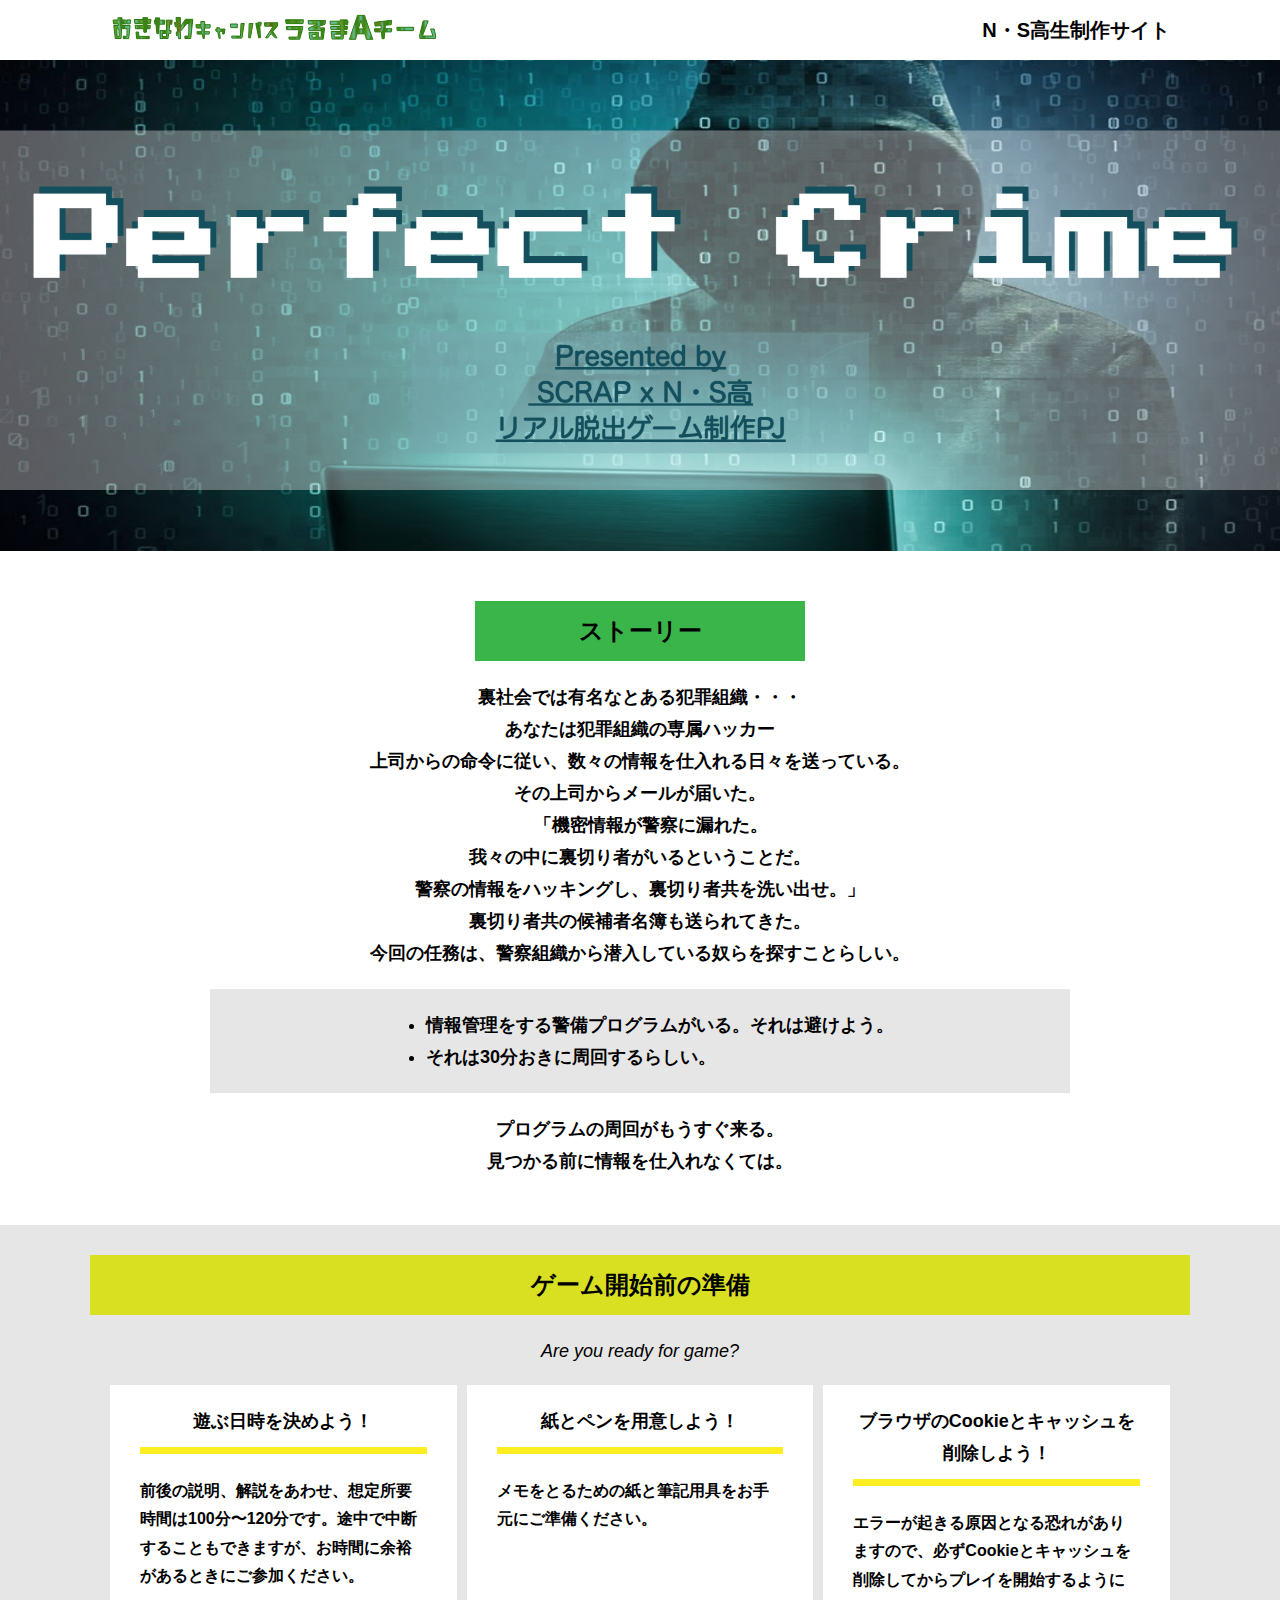
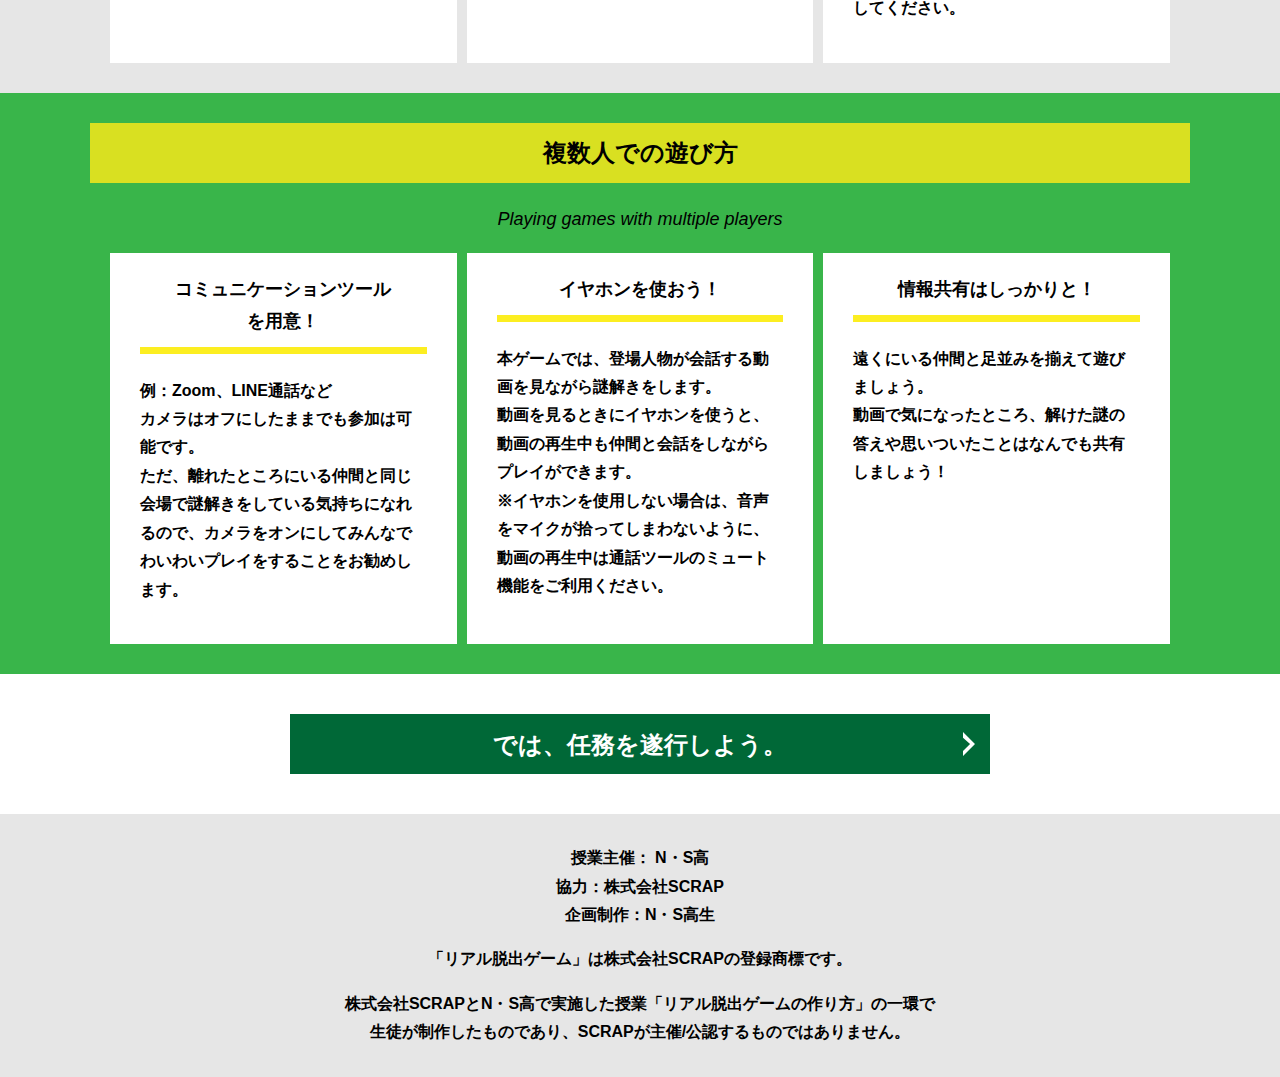
==== index.html @ ebe86713 "Update index.html" ====
<!DOCTYPE html>
<html lang="ja">
<head>
  <meta charset="UTF-8">
  <meta http-equiv="X-UA-Compatible" content="IE=edge">
  <meta name="viewport" content="width=device-width, initial-scale=1.0">
  <title>Perfect Crime │ Project N</title>
  <link rel="stylesheet" href="assets/css/normalize.css">
  <link rel="stylesheet" href="assets/css/style.css">
</head>
<body>
  <svg width="0" height="0" class="hidden">
    <symbol xmlns="http://www.w3.org/2000/svg" viewBox="0 0 12.47 24.94" id="arrow" class="arrow_svg">
      <title>arrow</title>
      <polygon points="0 24.94 0 19.66 7.35 12.47 0 5.92 0 0 12.47 12.47 0 24.94"/>
    </symbol>
  </svg>
  <header class="header">
    <div class="container">
      <div class="header__logo"><img src="assets/images/logo.svg" alt="チームロゴ"></div>
      <div class="header__name">N・S高生制作サイト</div>
    </div>
  </header>
  <main class="main index-page">
    <!-- タイトルエリア　ここから -->
    <h1 class="main-title"><img src="assets/images/Perfect Crime.png" alt="Presented by SCRAP×N・S高リアル脱出ゲーム制作PJ Perfect Crime"></h1>
    <!-- タイトルエリア　ここまで -->
    <section class="section section--story">
      <div class="container">
        <h2 class="section-title section-title--keycolor section-title--story">ストーリー</h2>
        <div class="story">
          <p class="text-center">裏社会では有名なとある犯罪組織・・・<br>
            あなたは犯罪組織の専属ハッカー<br>
            上司からの命令に従い、数々の情報を仕入れる日々を送っている。<br>
            その上司からメールが届いた。<br>
         　 「機密情報が警察に漏れた。<br>
            我々の中に裏切り者がいるということだ。<br>
            警察の情報をハッキングし、裏切り者共を洗い出せ。」<br>
            裏切り者共の候補者名簿も送られてきた。<br>
            今回の任務は、警察組織から潜入している奴らを探すことらしい。</p>
          <div class="story__note__outer bg-color--gray">
            <ul class="story__note">
              <li>情報管理をする警備プログラムがいる。それは避けよう。</li>
              <li>それは30分おきに周回するらしい。</li>
            </ul>
          </div>
          <p class="text-center">プログラムの周回がもうすぐ来る。<br>
            見つかる前に情報を仕入れなくては。</p>
        </div>
      </div>
    </section>
    <section class="section bg-color--gray">
      <div class="container">
        <h2 class="section-title">ゲーム開始前の準備</h2>
        <p class="font-eng text-center">Are you ready for game?</p>
        <!--
          class名"row"内のclass名"column"が横並びになります。
          改行する場合は以下のように追加してください。
          <div class="row">
            <div class="column">
              ～ 内容 ～
            </div>
          </div>
        -->
        <div class="row">
          <div class="column">
            <div class="card">
              <h3 class="card__title">遊ぶ日時を決めよう！</h3>
              <p class="card__content">前後の説明、解説をあわせ、想定所要時間は100分〜120分です。途中で中断することもできますが、お時間に余裕があるときにご参加ください。</p>
            </div>
          </div>
          <div class="column">
            <div class="card">
              <h3 class="card__title">紙とペンを用意しよう！</h3>
              <p class="card__content">メモをとるための紙と筆記用具をお手元にご準備ください。</p>
            </div>
          </div>
          <div class="column">
            <div class="card">
              <h3 class="card__title">ブラウザのCookieとキャッシュを<br>削除しよう！</h3>
              <p class="card__content">エラーが起きる原因となる恐れがありますので、必ずCookieとキャッシュを削除してからプレイを開始するようにしてください。</p>
            </div>
          </div>
        </div>
      </div>
    </section>
    <section class="section bg-color--keycolor">
      <div class="container">
        <h2 class="section-title">複数人での遊び方</h2>
        <p class="font-eng text-center">Playing games with multiple players</p>
        <div class="row">
          <div class="column">
            <div class="card">
              <h3 class="card__title">コミュニケーションツール<br>を用意！</h3>
              <p class="card__content">例：Zoom、LINE通話など<br>
                カメラはオフにしたままでも参加は可能です。<br>
                ただ、離れたところにいる仲間と同じ会場で謎解きをしている気持ちになれるので、カメラをオンにしてみんなでわいわいプレイをすることをお勧めします。</p>
            </div>
          </div>
          <div class="column">
            <div class="card">
              <h3 class="card__title">イヤホンを使おう！</h3>
              <p class="card__content">本ゲームでは、登場人物が会話する動画を見ながら謎解きをします。<br>
                動画を見るときにイヤホンを使うと、動画の再生中も仲間と会話をしながらプレイができます。<br>
                ※イヤホンを使用しない場合は、音声をマイクが拾ってしまわないように、動画の再生中は通話ツールのミュート機能をご利用ください。</p>
            </div>
          </div>
          <div class="column">
            <div class="card">
              <h3 class="card__title">情報共有はしっかりと！</h3>
              <p class="card__content">遠くにいる仲間と足並みを揃えて遊びましょう。<br>
                動画で気になったところ、解けた謎の答えや思いついたことはなんでも共有しましょう！</p>
            </div>
          </div>
        </div>
      </div>
    </section>
    <section class="section">
      <div class="container">
        <a class="btn" href="main.html">では、任務を遂行しよう。<svg class="btn__arrow"><use xlink:href="#arrow"></use></svg></a>
      </div>
    </section>
  </main>
  <footer class="footer section bg-color--gray">
    <div class="container">
      <p class="text-center">授業主催： N・S高<br>協力：株式会社SCRAP<br>企画制作：N・S高生</p>
      <p class="text-center">「リアル脱出ゲーム」は株式会社SCRAPの登録商標です。</p>
      <p class="text-center">株式会社SCRAPとN・S高で実施した授業「リアル脱出ゲームの作り方」の一環で<br>生徒が制作したものであり、SCRAPが主催/公認するものではありません。</p>
    </div>
  </footer>
</body>
</html>
---- assets/css/style.css ----
@charset "UTF-8";
/****************************
 * 共通CSSのテンプレートです。
*****************************/
*,
*::before,
*::after {
  -webkit-box-sizing: border-box;
          box-sizing: border-box;
}

html {
  font-size: 18px;
  -webkit-box-sizing: border-box;
          box-sizing: border-box;
}

body {
  overflow-x: hidden;
  font-family: "游ゴシック体", "Yu Gothic", YuGothic, "ヒラギノ角ゴ Pro", "Hiragino Kaku Gothic Pro", "メイリオ", "Meiryo", sans-serif;
  font-size: 18px;
  line-height: 1.77778;
  font-weight: bold;
  text-decoration: none;
  border: none;
  list-style: none;
  color: #000;
  margin: 0;
}

img {
  width: 100%;
}

figure {
  margin: 0;
}

figcaption {
  margin-top: 30px;
  font-size: 14px;
}

@media screen and (max-width: 767px) {
  figcaption {
    font-size: 13px;
  }
}

input[type=text] {
  font-size: 18px;
  border: none;
  padding: 25px 35px;
  display: block;
  margin: 0 auto;
  max-width: 580px;
  width: 100%;
}

::-webkit-input-placeholder {
  color: #999;
}

:-ms-input-placeholder {
  color: #999;
}

::-ms-input-placeholder {
  color: #999;
}

::placeholder {
  color: #999;
}

button {
  cursor: pointer;
  display: block;
  border: none;
  margin: 0 auto;
  background-color: #006837;
  color: #fff;
  width: 287px;
  height: 55px;
}

/*******************
* Layout
*******************/
.section {
  padding-top: 30px;
  padding-bottom: 30px;
}

.section--clear {
  /* ステージクリア画面 */
  position: fixed;
  display: none;
  /* 読み込み時に一瞬表示されるのを防ぐ */
  -webkit-box-pack: center;
      -ms-flex-pack: center;
          justify-content: center;
  -webkit-box-align: center;
      -ms-flex-align: center;
          align-items: center;
  top: 0;
  bottom: 0;
  left: 0;
  right: 0;
  z-index: 200;
}

.section--clear.isClear {
  display: -webkit-box;
  display: -ms-flexbox;
  display: flex;
}

.container {
  width: 1100px;
  padding-left: 20px;
  padding-right: 20px;
  margin: 0 auto;
}

@media screen and (max-width: 1100px) {
  .container {
    width: calc(100% - 40px);
  }
}

.row {
  display: -webkit-box;
  display: -ms-flexbox;
  display: flex;
  -ms-flex-line-pack: stretch;
      align-content: stretch;
  gap: 10px;
}

.row + .row {
  margin-top: 20px;
}

.column {
  width: 100%;
}

.card {
  background-color: #fff;
  margin-bottom: 20px;
  height: 100%;
}

.card__title {
  font-size: 18px;
  text-align: center;
  margin: 0;
  padding: 20px 30px;
  position: relative;
  cursor: pointer;
}

.card__content {
  -webkit-transition: all 0.3s;
  transition: all 0.3s;
  font-size: 16px;
  padding: 20px 30px;
  margin: 0;
  position: relative;
}

.card__content::before {
  display: block;
  content: '';
  width: calc(100% - 60px);
  height: 7px;
  background-color: #fcee21;
  position: absolute;
  top: -10px;
  left: 30px;
}

.hint-page .card {
  height: auto;
}

.hint-page .card__content {
  display: none;
  text-align: center;
}

.hint-page .card__arrow {
  position: absolute;
  top: calc(50% - 12px);
  right: 45px;
  -webkit-transform: rotate(90deg);
          transform: rotate(90deg);
  -webkit-transition: all 0.3s;
  transition: all 0.3s;
  fill: #009245;
  width: 12px;
  height: 24px;
}

.hint-page .card.is-open .card__content {
  display: block;
}

.hint-page .card.is-open .card__arrow {
  -webkit-transform: rotate(-90deg);
          transform: rotate(-90deg);
}

.box {
  padding: 35px 30px;
}

.youtube {
  position: relative;
  width: 100%;
  padding-top: 56.25%;
}

.youtube iframe {
  position: absolute;
  top: 0;
  left: 0;
  width: 100%;
  height: 100%;
}

.youtube__container {
  max-width: 800px;
  margin: 0 auto;
}

/*********************
* Color
*********************/
.bg-color--keycolor {
  background-color: #39b54a;
}

.bg-color--subcolor {
  background-color: #d9e021;
}

.bg-color--gray {
  background-color: #e6e6e6;
}

/*********************
* title
**********************/
.main-title {
  margin: 0;
}

.sub-title {
  text-align: center;
  font-size: 18px;
  line-height: 1.66667;
}

.sub-title__bg {
  background-color: #fcee21;
  padding-left: 1rem;
  padding-right: 1rem;
}

.section-title {
  font-size: 24px;
  line-height: 1.75;
  text-align: center;
  padding: 9px 20px;
  background-color: #d9e021;
  margin: 0 -20px 20px -20px;
}

.section-title__stage {
  display: inline-block;
  margin-right: 2rem;
}

.section-title--keycolorlight {
  background-color: #8cc63f;
}

.section-title--keycolorlight .section-title__stage {
  color: #fff;
}

.section-title--keycolor {
  background-color: #39b54a;
}

.section-title--story {
  width: 330px;
  margin: 0 auto 20px;
}

.section-title--border {
  position: relative;
  font-size: 30px;
  text-align: center;
  line-height: 1.06667;
  margin: 0;
  padding-bottom: 15px;
  color: #006837;
}

.section-title--border::after {
  position: absolute;
  bottom: 0;
  left: calc(50% - 95px);
  display: block;
  content: '';
  background-color: #fff;
  height: 2.6px;
  width: 190px;
}

/******************
* text
******************/
.font-eng {
  font-style: italic;
  font-weight: normal;
}

/*************************
* Button
*************************/
.btn {
  display: block;
  text-decoration: none;
  cursor: pointer;
  background-color: #006837;
  color: #fff;
  font-size: 24px;
  line-height: 1.54167;
  text-align: center;
  padding: 11.5px;
  width: calc(100% - 40px);
  max-width: 700px;
  margin: 10px auto;
  position: relative;
}

.btn:hover {
  opacity: 0.7;
}

.btn__arrow {
  position: absolute;
  top: calc(50% - 12px);
  right: 15px;
  fill: #fff;
  width: 12px;
  height: 24px;
}

/****************
* header
*****************/
.header {
  background-color: #fff;
  height: 60px;
}

.header .container {
  display: -webkit-box;
  display: -ms-flexbox;
  display: flex;
  -webkit-box-pack: justify;
      -ms-flex-pack: justify;
          justify-content: space-between;
  -webkit-box-align: center;
      -ms-flex-align: center;
          align-items: center;
  height: 100%;
}

.header__logo {
  width: 330px;
  height: 42px;
}

.header__name {
  font-size: 20px;
  line-height: 1.1;
}

.footer {
  font-size: 16px;
}

.footer p:first-child {
  margin-top: 0;
}

.footer p:last-child {
  margin-bottom: 0;
}

/********************
* main
********************/
.story__note {
  margin: 0;
}

.story__note__outer {
  width: 860px;
  display: -webkit-box;
  display: -ms-flexbox;
  display: flex;
  padding: 20px;
  margin: 20px auto;
  -webkit-box-pack: center;
      -ms-flex-pack: center;
          justify-content: center;
}

@media screen and (max-width: 940px) {
  .story__note__outer {
    width: 100%;
  }
}

.stage-column__container + .stage-column__container {
  border-top: 2px solid #fff;
}

.answer {
  font-size: 18px;
  margin-bottom: 20px;
  line-height: 80px;
  word-spacing: 20px;
}

.err-message {
  color: #c1272d;
  font-size: 18px;
  text-align: center;
}

.link-hint {
  text-align: center;
  display: block;
  margin-top: 20px;
}

.clear-message {
  background-color: #d9e021;
  padding: 30px 30px 60px;
  position: relative;
}

.clear-message__title {
  position: relative;
  display: block;
  text-align: center;
  color: #006837;
  font-size: 30px;
  padding-bottom: 10px;
  margin-bottom: 35px;
}

.clear-message__title::after {
  content: '';
  position: absolute;
  display: block;
  width: 183px;
  height: 2px;
  background-color: #fff;
  bottom: 0;
  left: calc(50% - (183px/2));
}

.clear-message__content {
  text-align: center;
}

.clear-message__btn {
  position: absolute;
  bottom: -30px;
  left: calc(50% - 144px);
  width: 288px;
  margin: 0;
}

/********************
* Utility
********************/
.text-center {
  text-align: center;
}

.text-left {
  text-align: left;
}

.text-right {
  text-align: right;
}

.hidden {
  display: none;
}
/*# sourceMappingURL=style.css.map */
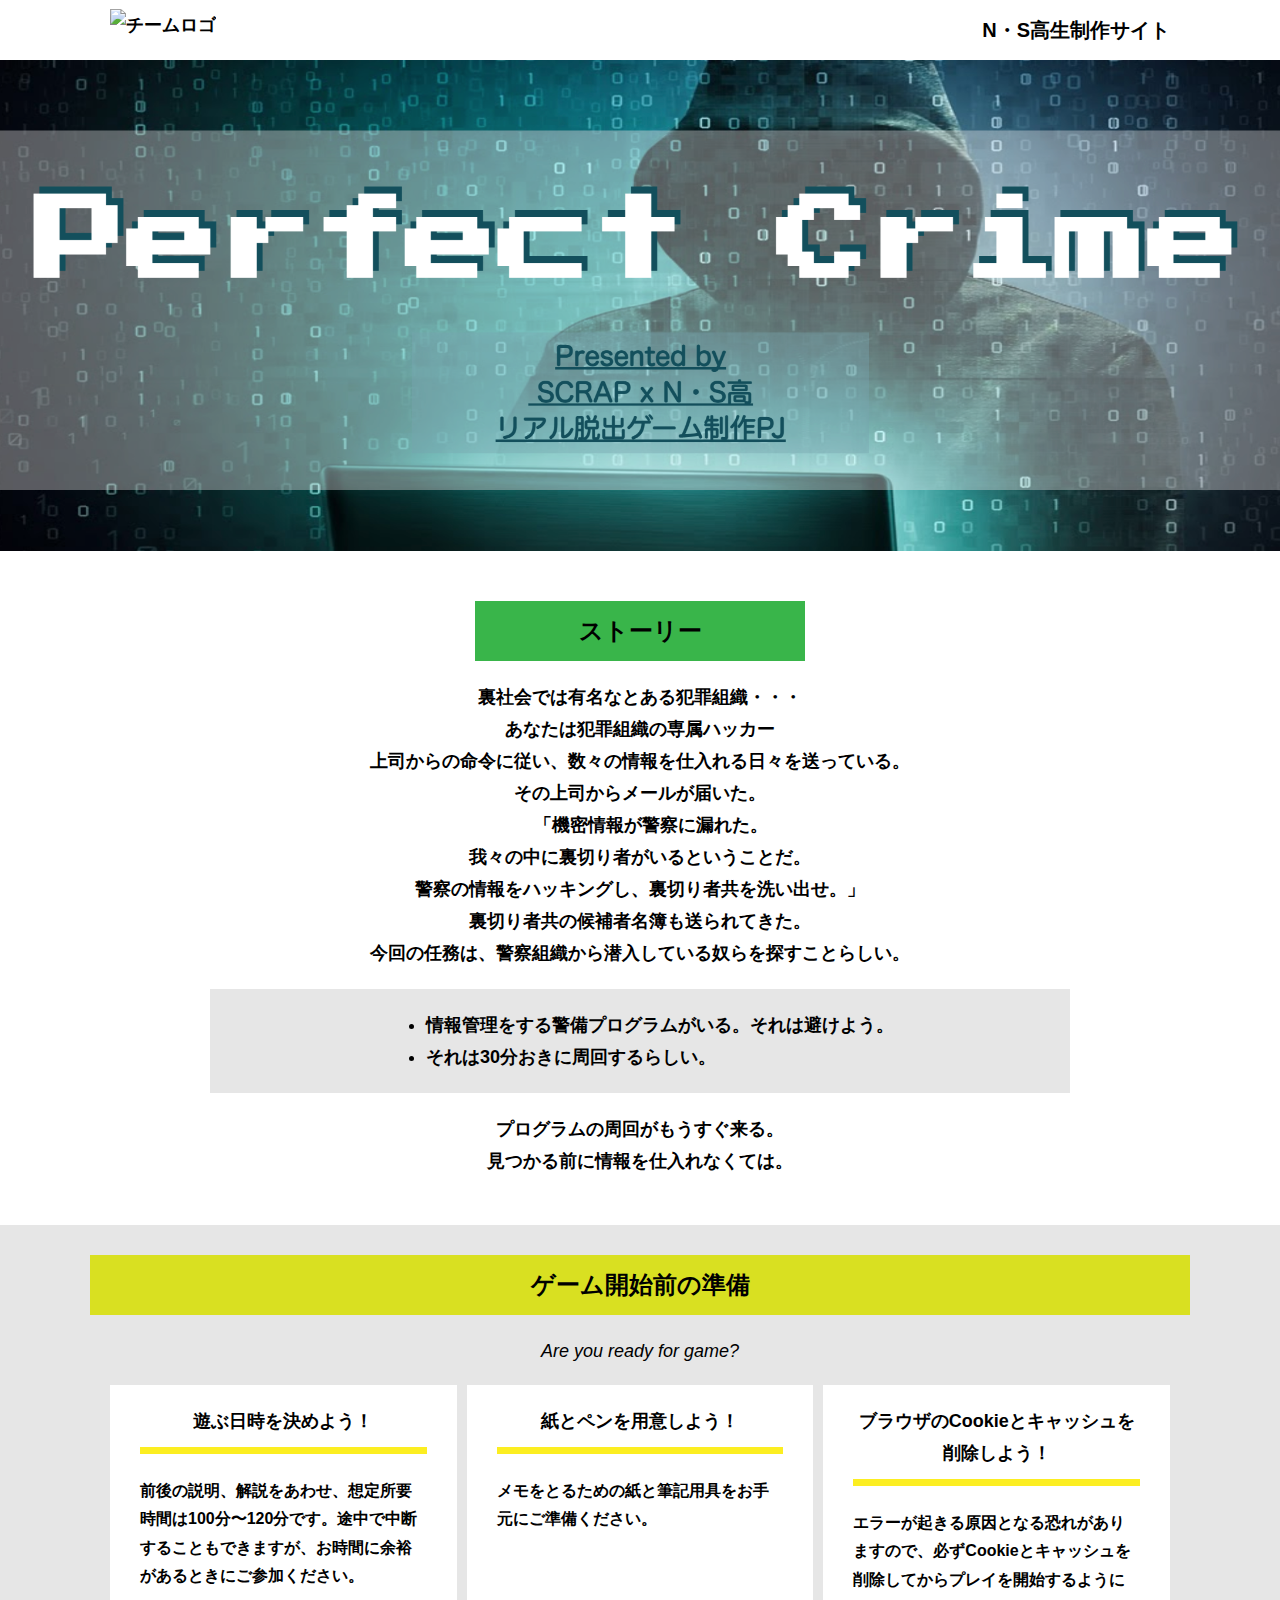
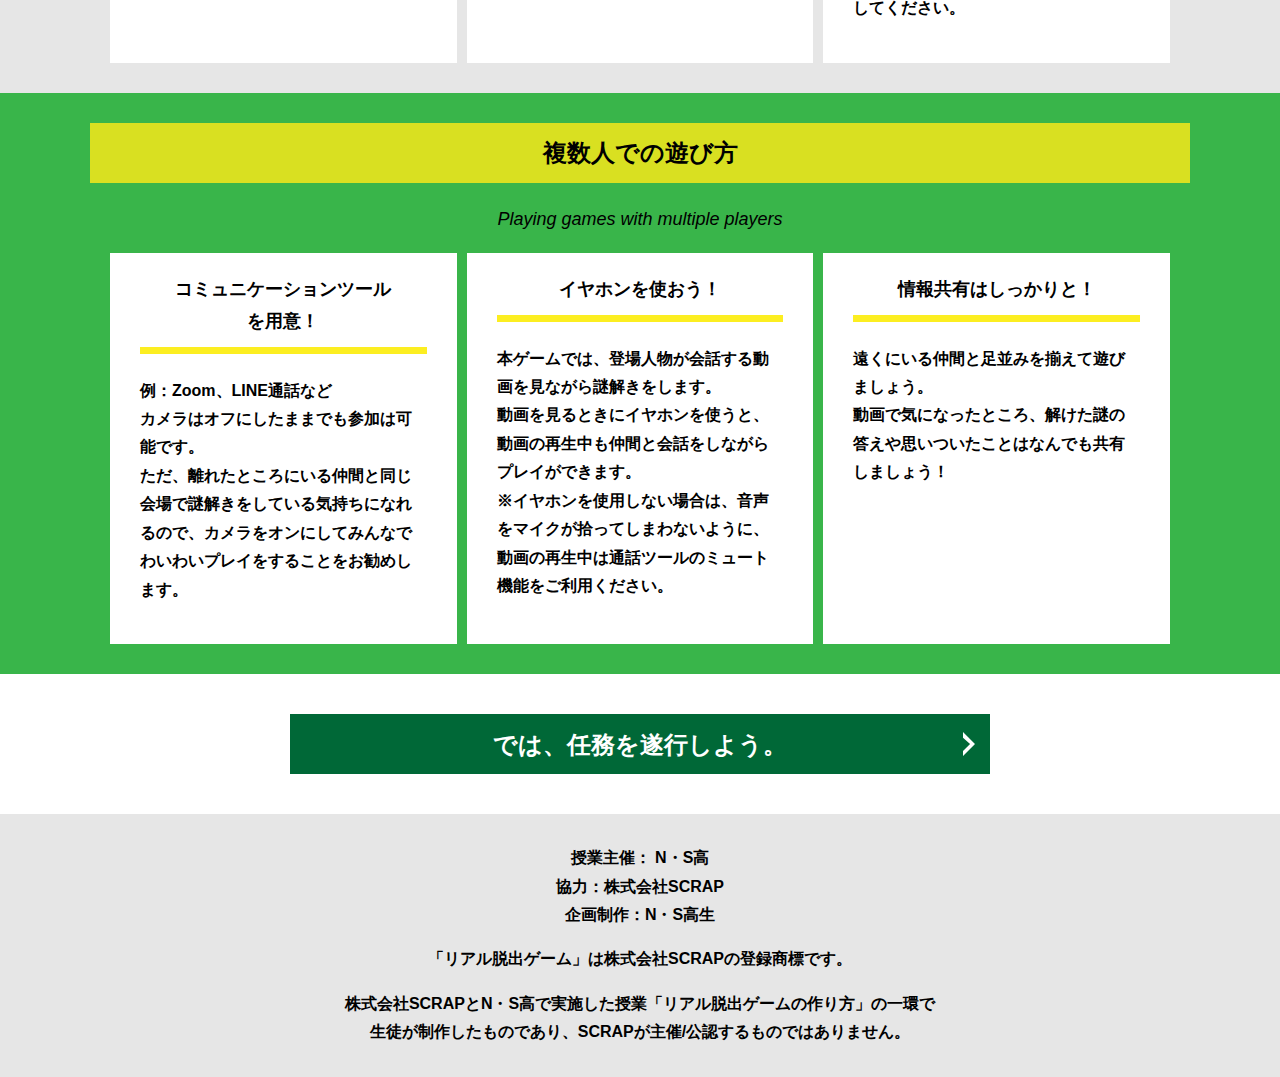
==== commit 83e4b2b9: "Update index.html" ====
--- a/index.html
+++ b/index.html
@@ -17,7 +17,7 @@
   </svg>
   <header class="header">
     <div class="container">
-      <div class="header__logo"><img src="assets/images/logo.svg" alt="チームロゴ"></div>
+      <div class="header__logo"><img src="assets/images/sofia.svg" alt="チームロゴ"></div>
       <div class="header__name">N・S高生制作サイト</div>
     </div>
   </header>
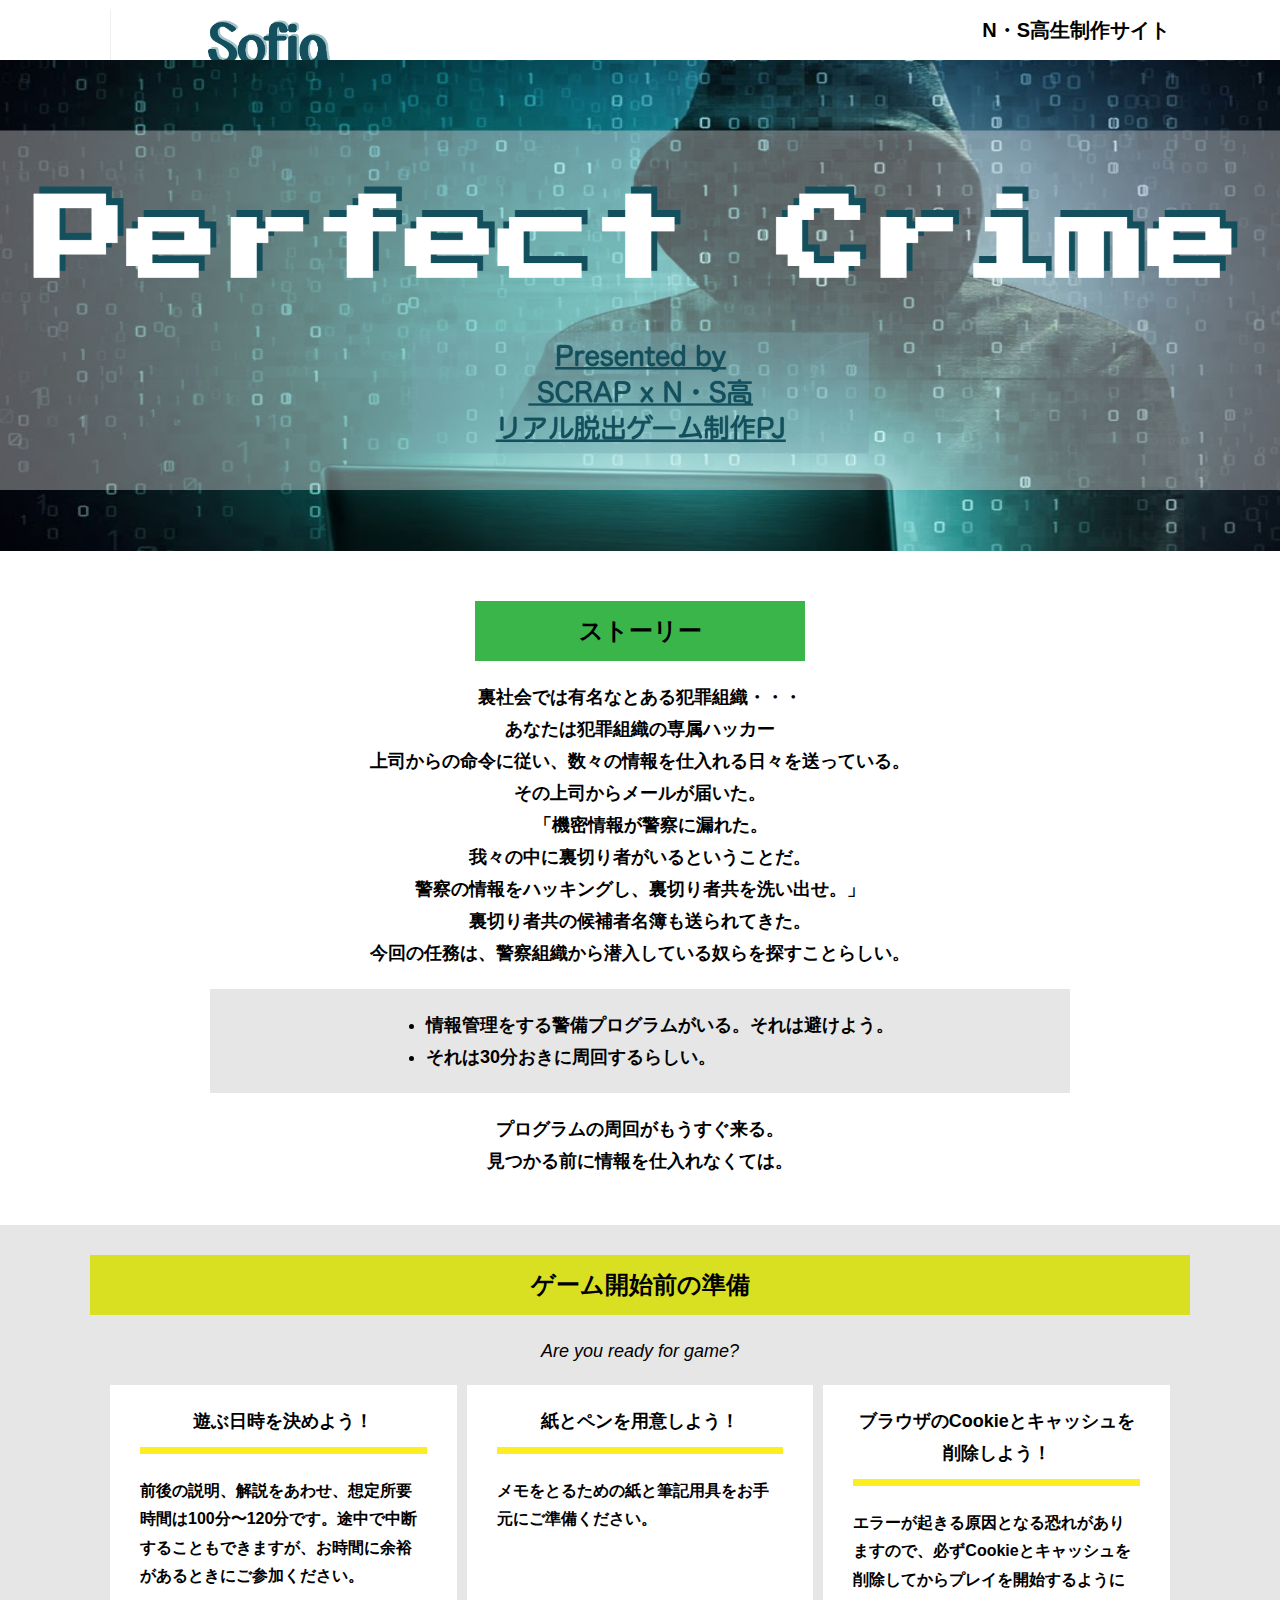
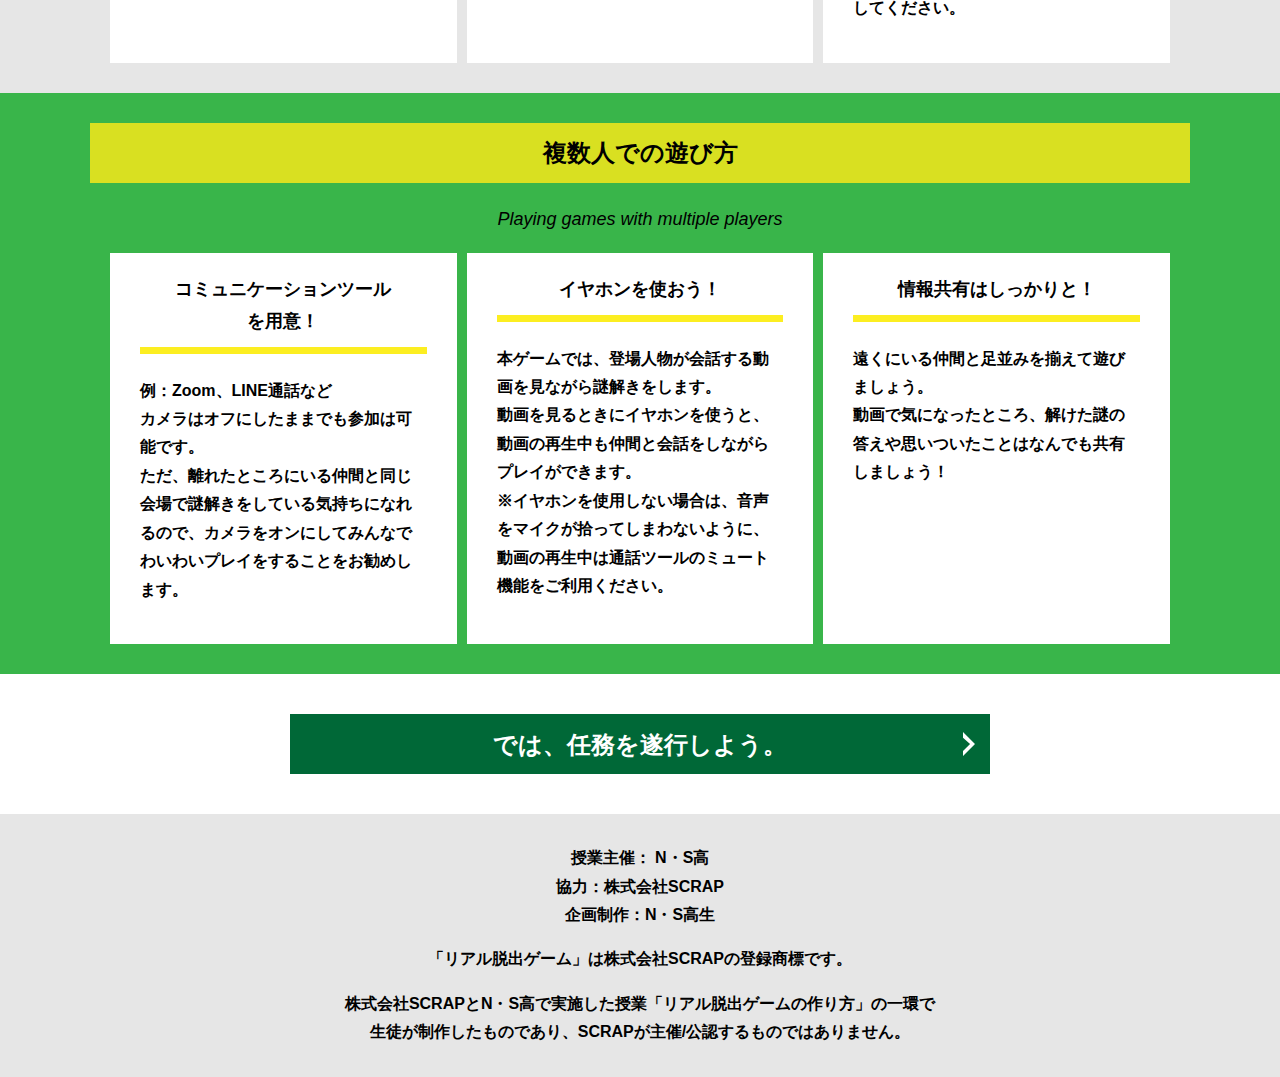
==== commit b23053e5: "Update index.html" ====
--- a/index.html
+++ b/index.html
@@ -17,7 +17,7 @@
   </svg>
   <header class="header">
     <div class="container">
-      <div class="header__logo"><img src="assets/images/sofia.svg" alt="チームロゴ"></div>
+      <div class="header__logo"><img src="assets/images/sofia.png" alt="Sofia"></div>
       <div class="header__name">N・S高生制作サイト</div>
     </div>
   </header>
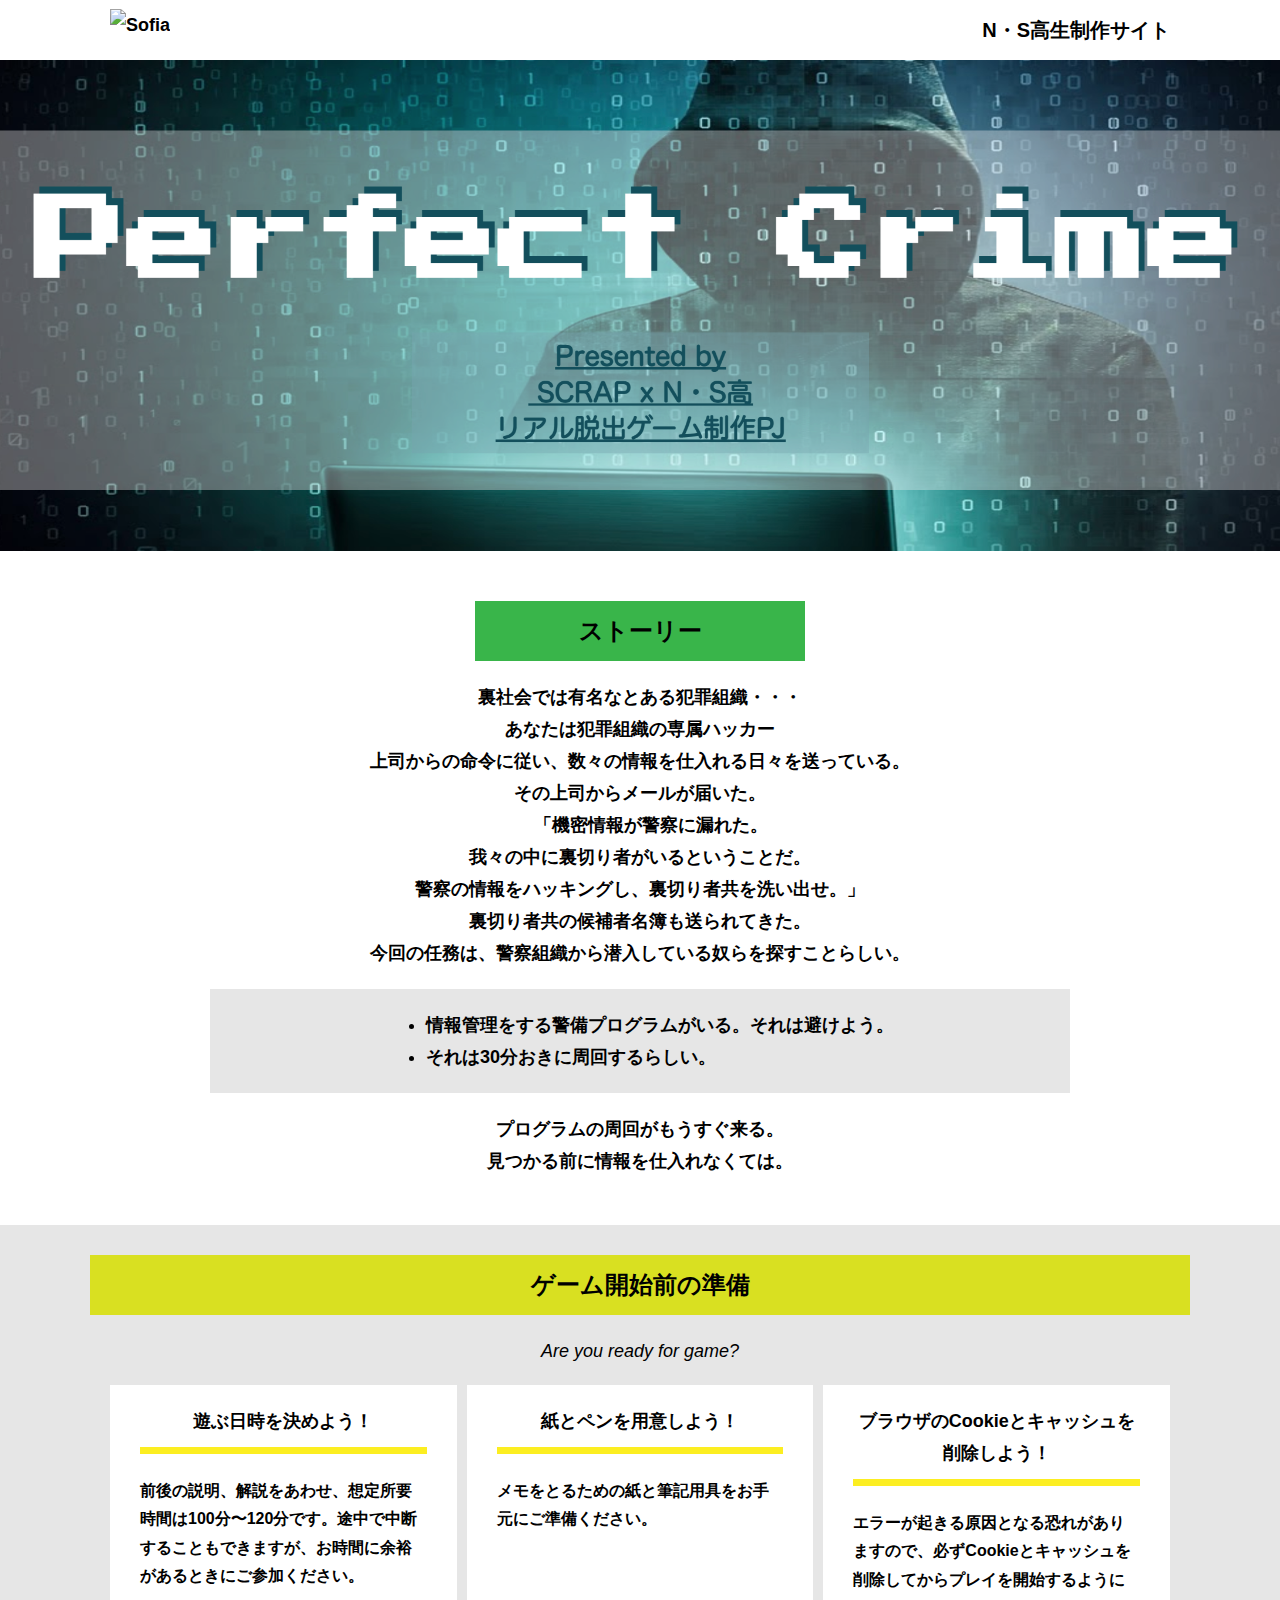
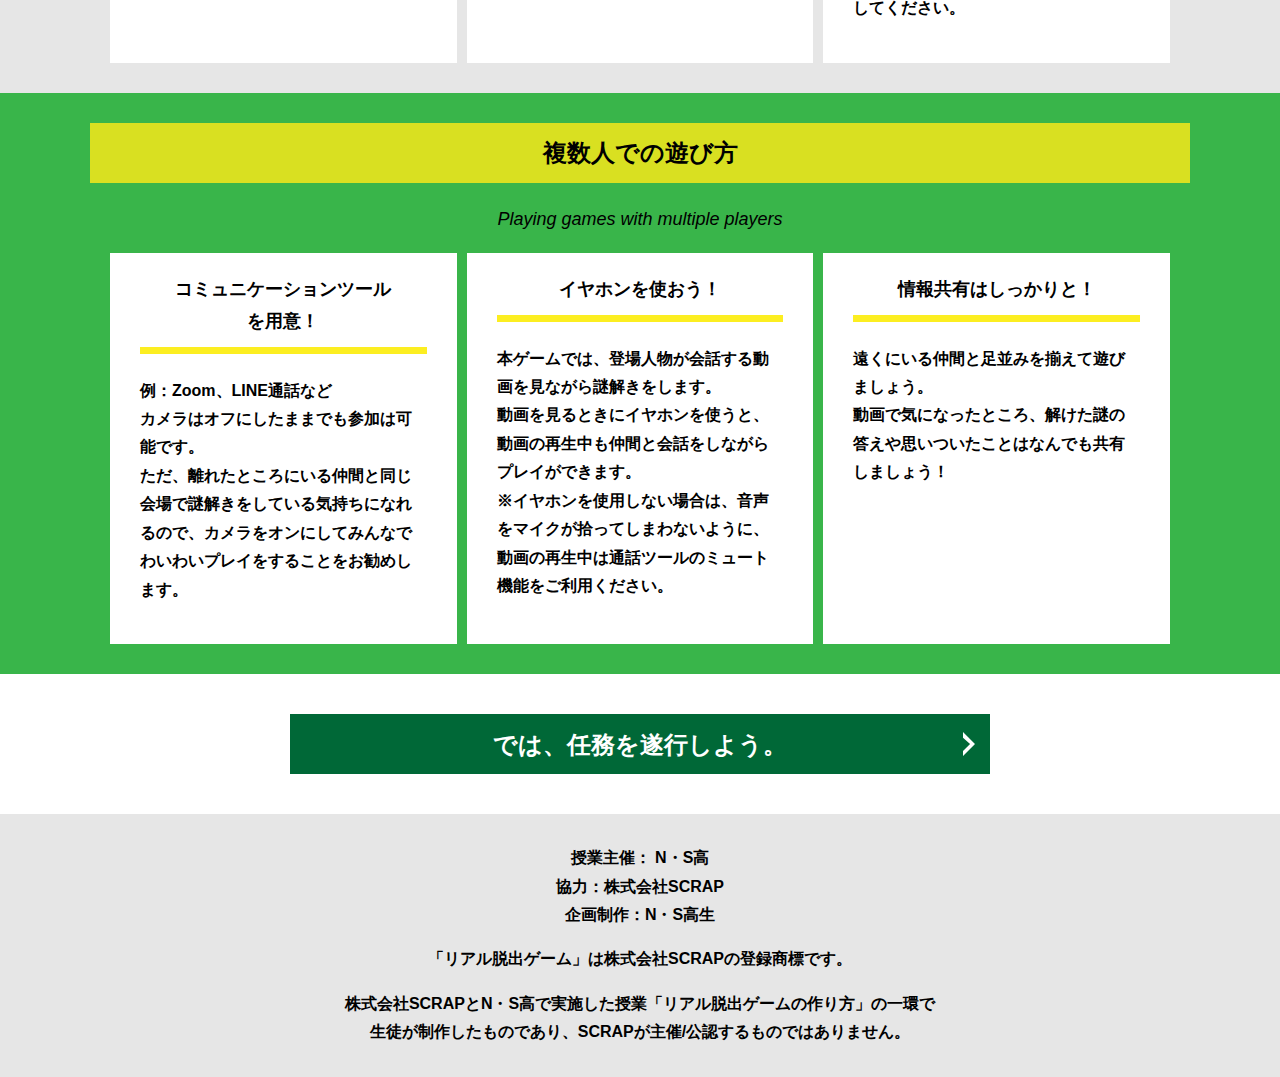
==== commit a634b808: "Update index.html" ====
--- a/index.html
+++ b/index.html
@@ -17,7 +17,7 @@
   </svg>
   <header class="header">
     <div class="container">
-      <div class="header__logo"><img src="assets/images/sofia.png" alt="Sofia"></div>
+      <div class="header__logo"><img src="assets/images/ロゴ.png" alt="Sofia"></div>
       <div class="header__name">N・S高生制作サイト</div>
     </div>
   </header>
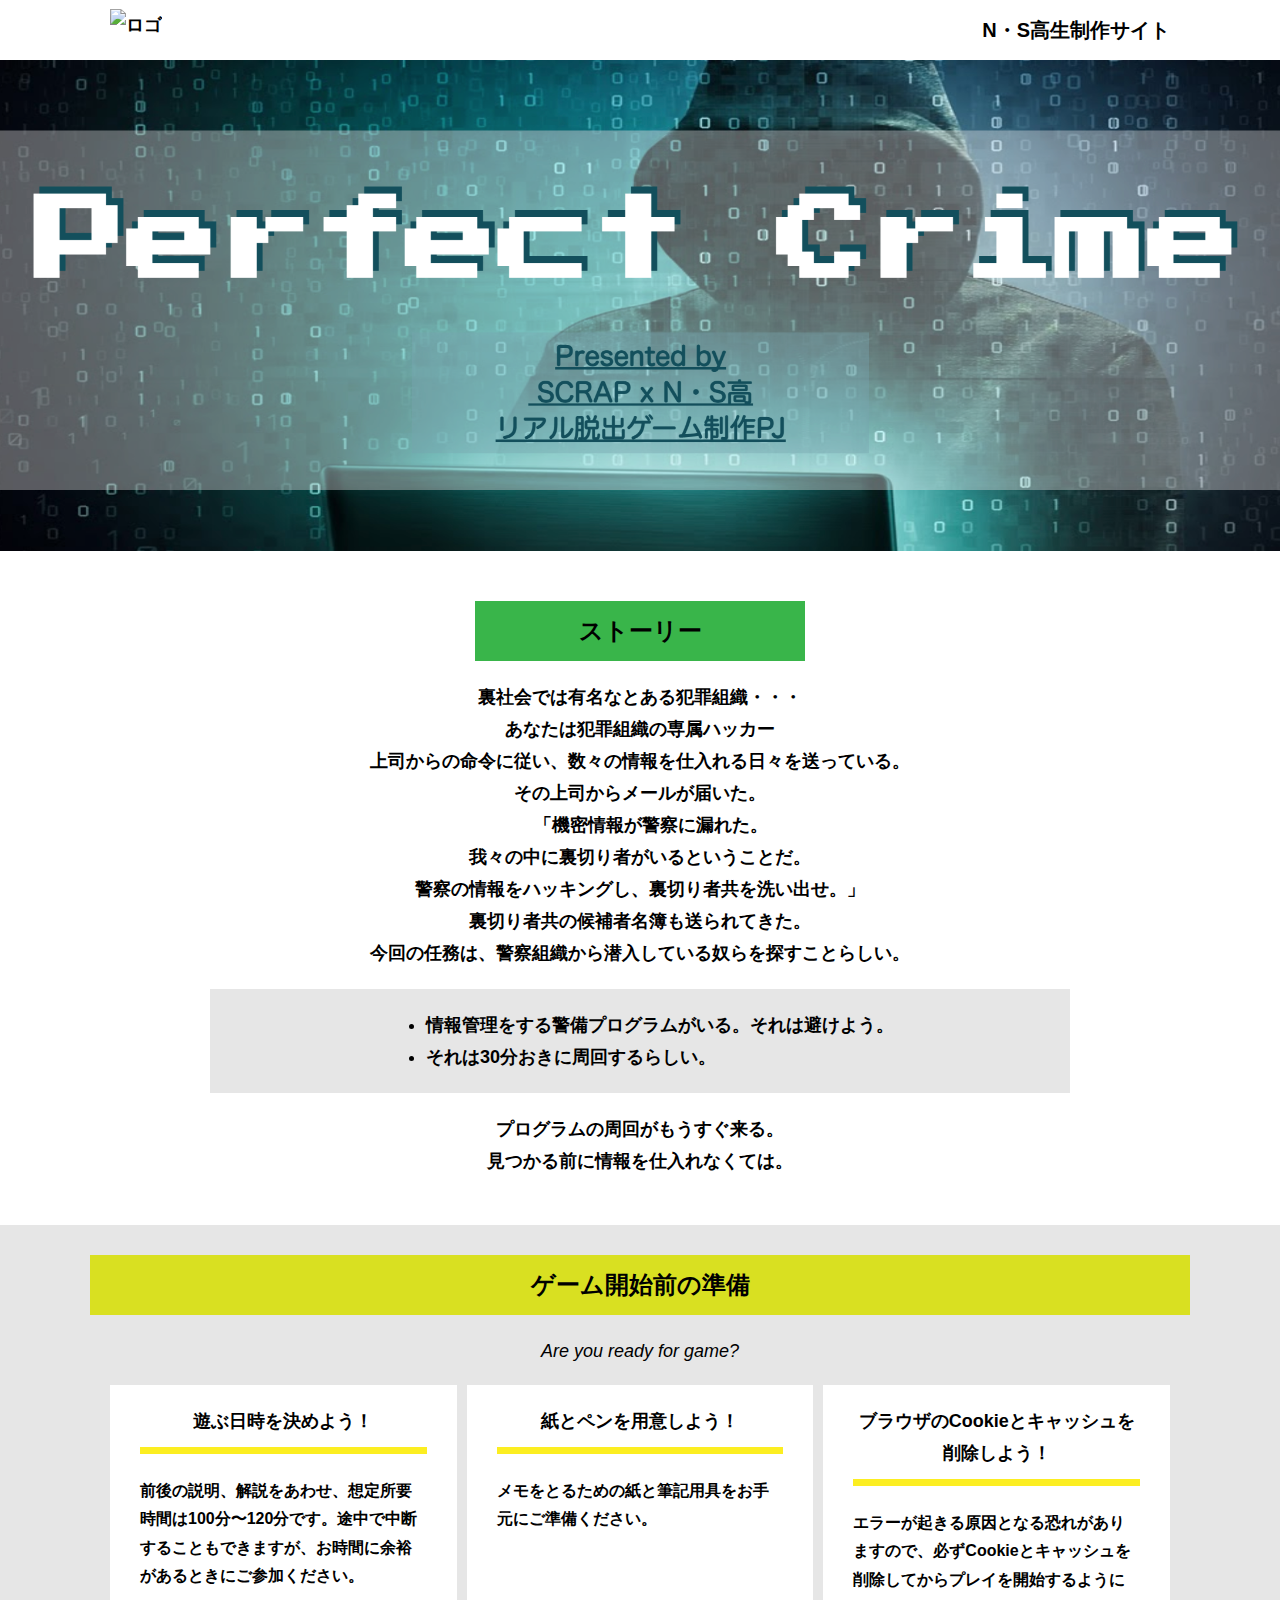
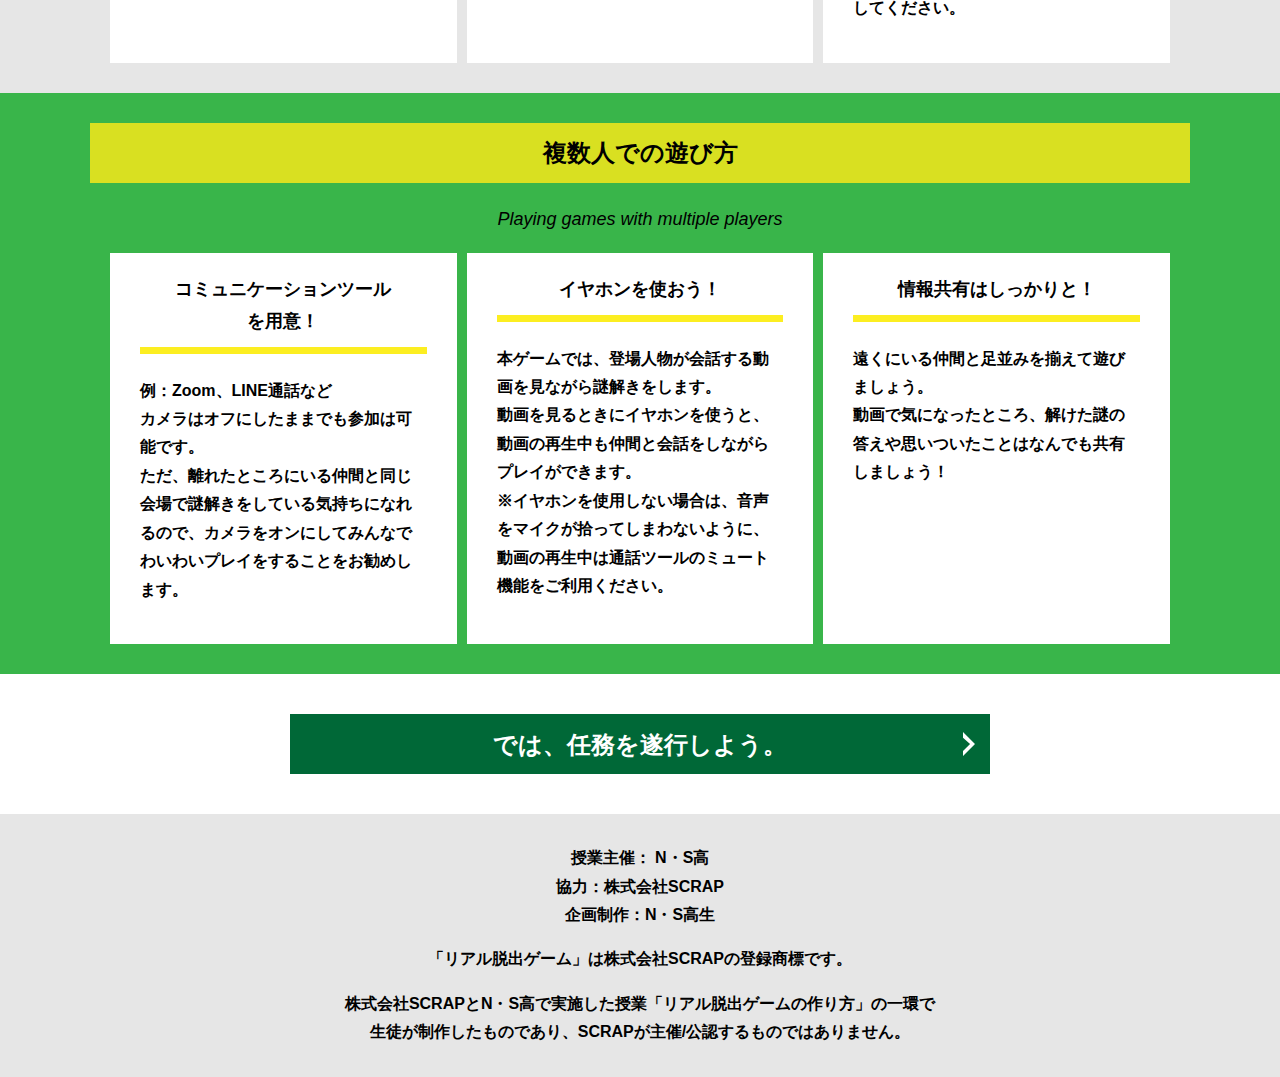
==== commit e518154f: "Update index.html" ====
--- a/index.html
+++ b/index.html
@@ -17,7 +17,7 @@
   </svg>
   <header class="header">
     <div class="container">
-      <div class="header__logo"><img src="assets/images/ロゴ.png" alt="Sofia"></div>
+      <div class="header__logo"><img src="assets/images/ロゴ.png" alt="ロゴ"></div>
       <div class="header__name">N・S高生制作サイト</div>
     </div>
   </header>
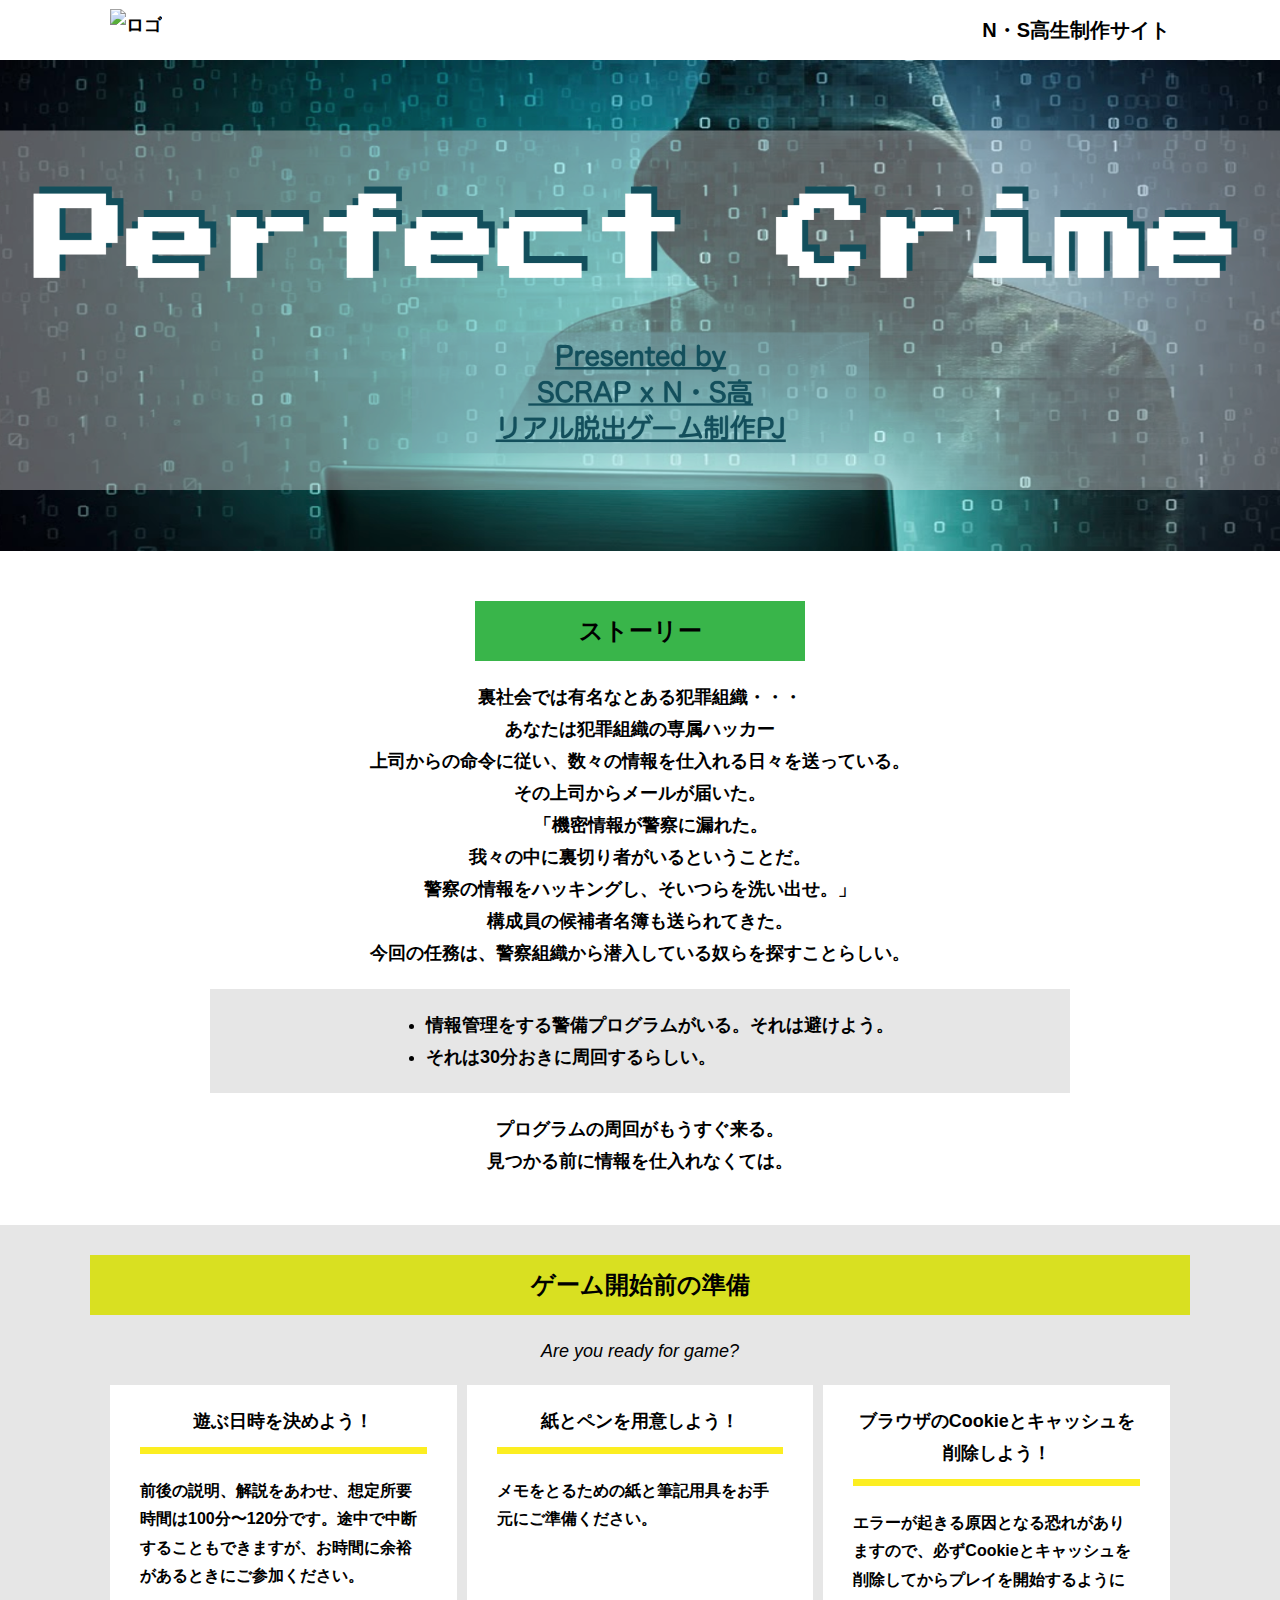
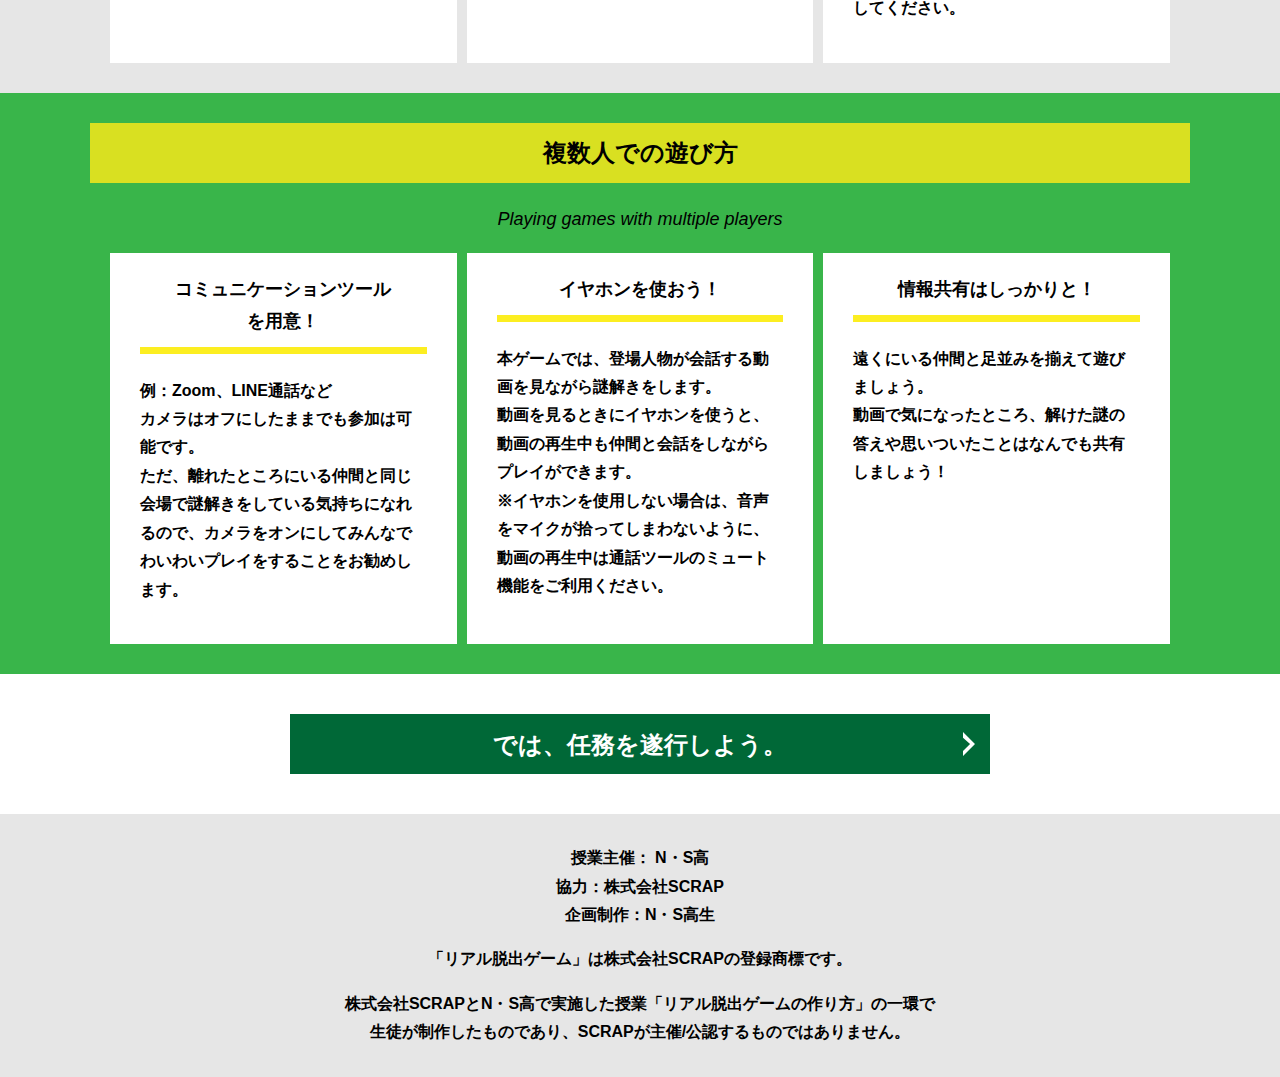
==== commit 56e3e14f: "Update index.html" ====
--- a/index.html
+++ b/index.html
@@ -35,8 +35,8 @@
             その上司からメールが届いた。<br>
          　 「機密情報が警察に漏れた。<br>
             我々の中に裏切り者がいるということだ。<br>
-            警察の情報をハッキングし、裏切り者共を洗い出せ。」<br>
-            裏切り者共の候補者名簿も送られてきた。<br>
+            警察の情報をハッキングし、そいつらを洗い出せ。」<br>
+            構成員の候補者名簿も送られてきた。<br>
             今回の任務は、警察組織から潜入している奴らを探すことらしい。</p>
           <div class="story__note__outer bg-color--gray">
             <ul class="story__note">
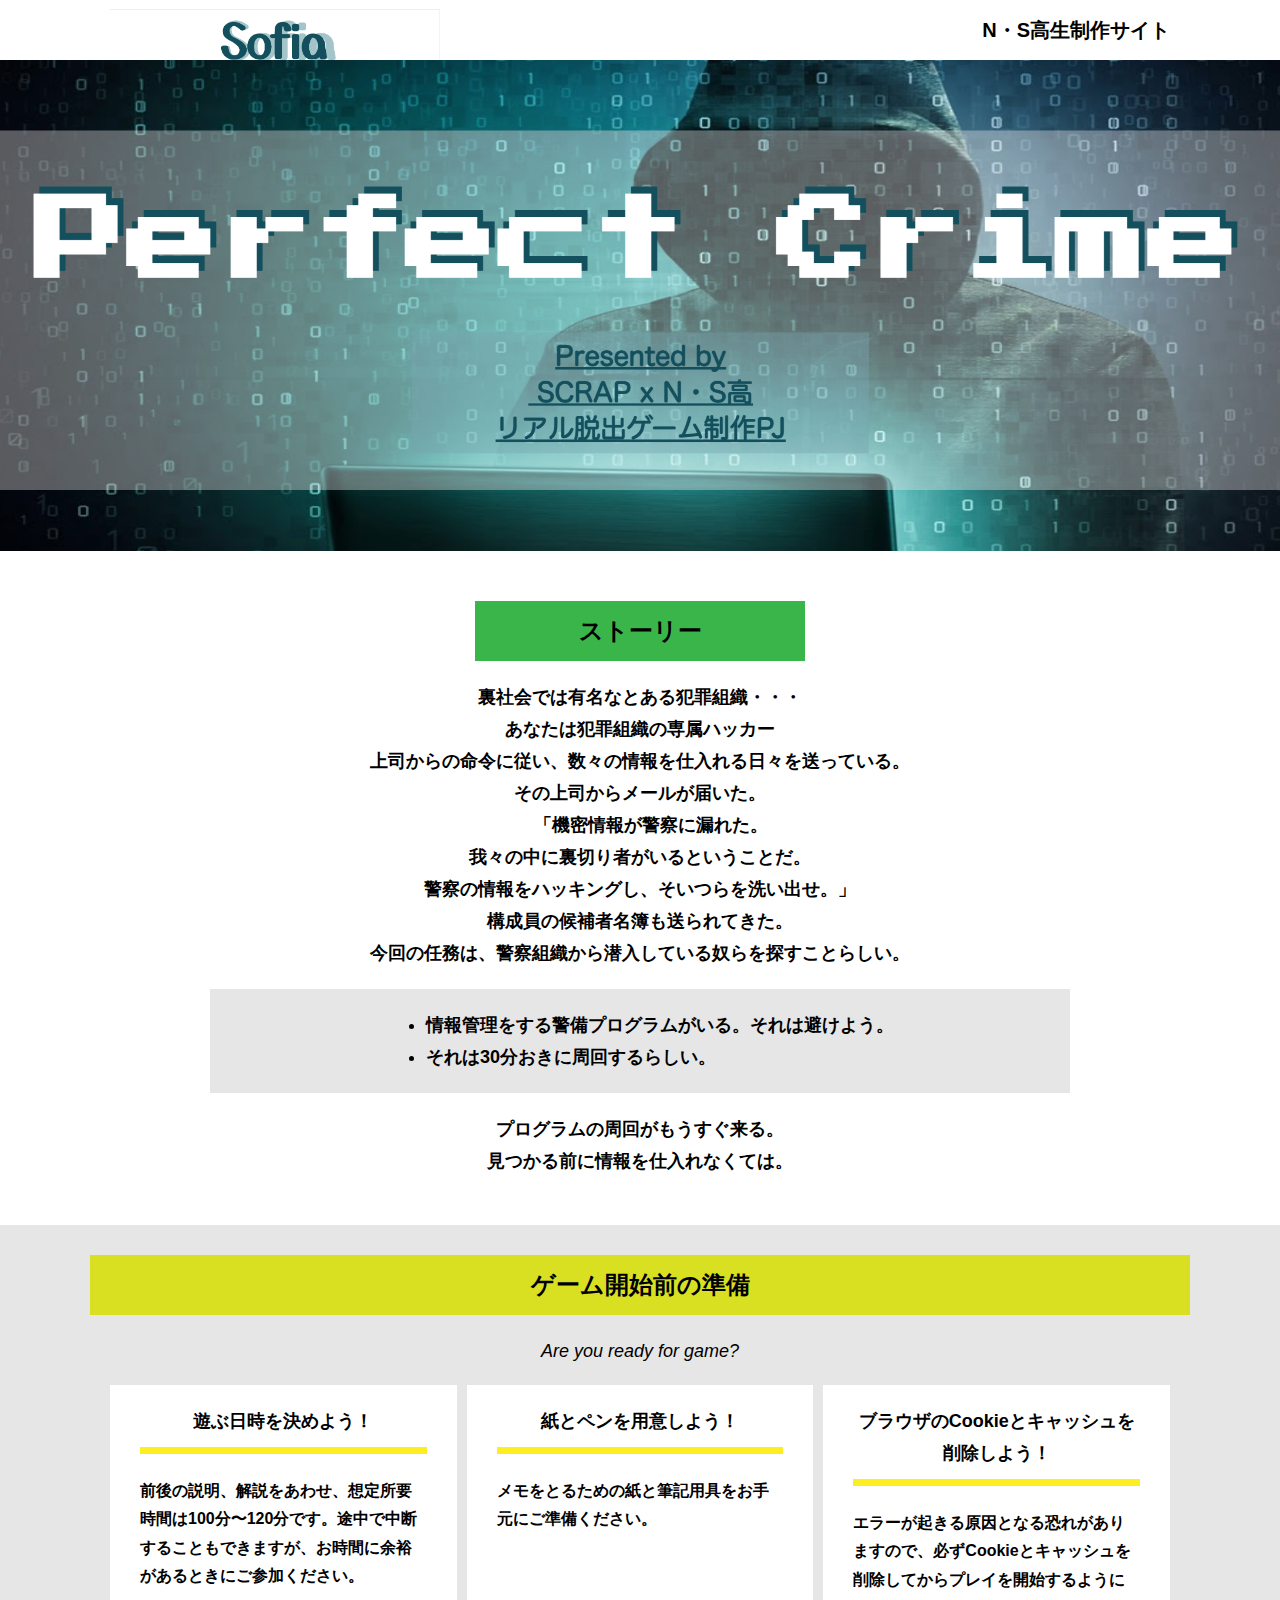
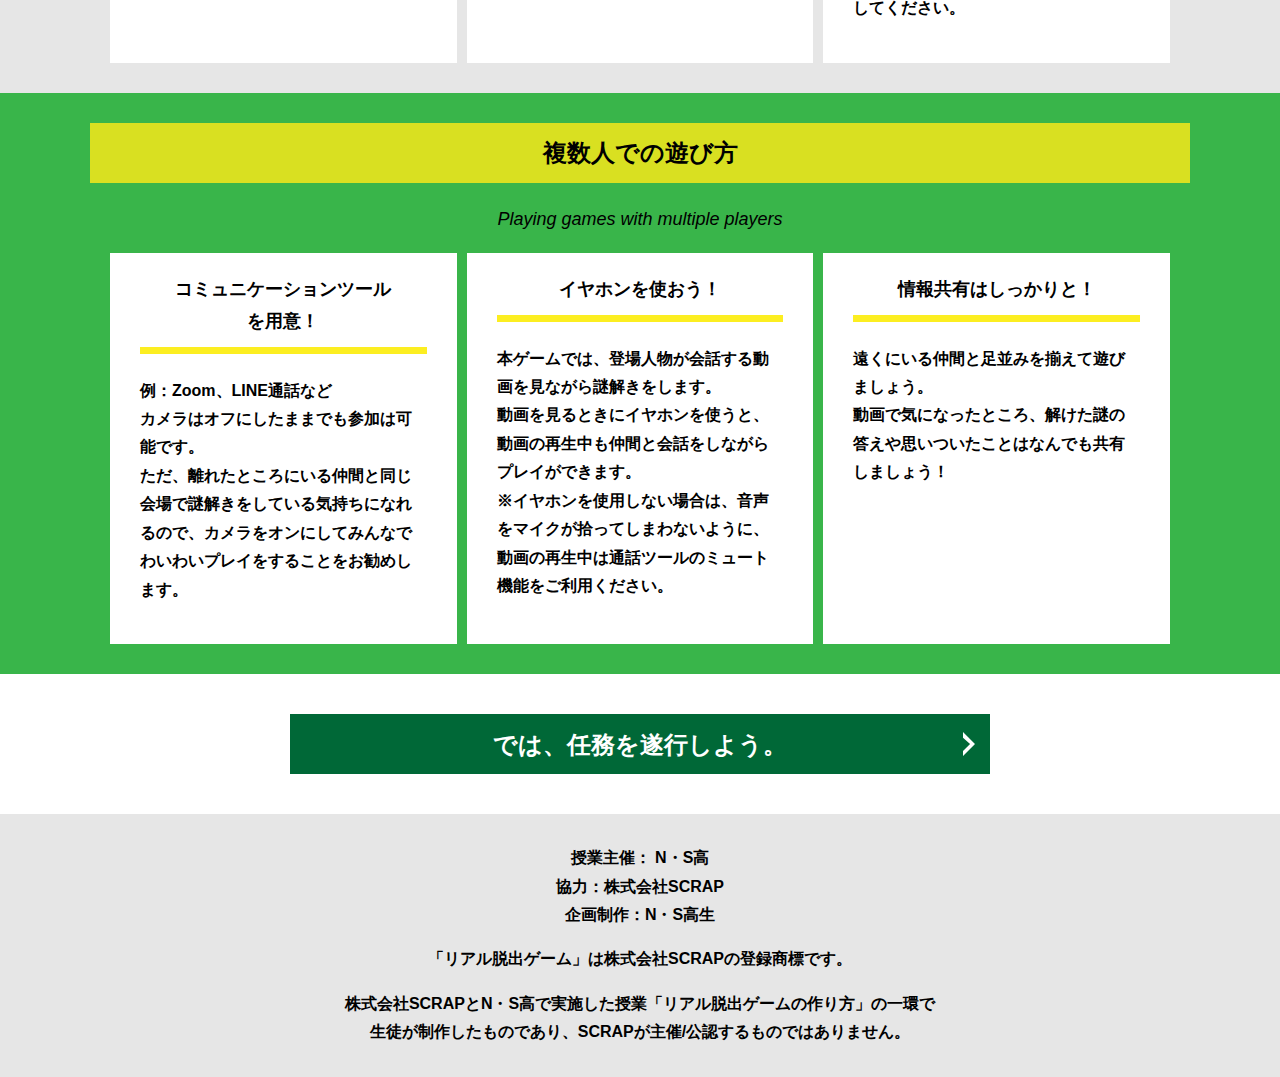
==== commit 98768d19: "Update index.html" ====
--- a/index.html
+++ b/index.html
@@ -17,7 +17,7 @@
   </svg>
   <header class="header">
     <div class="container">
-      <div class="header__logo"><img src="assets/images/ロゴ.png" alt="ロゴ"></div>
+      <div class="header__logo"><img src="assets/images/ロゴ.png" alt="ロゴ"></div>
       <div class="header__name">N・S高生制作サイト</div>
     </div>
   </header>
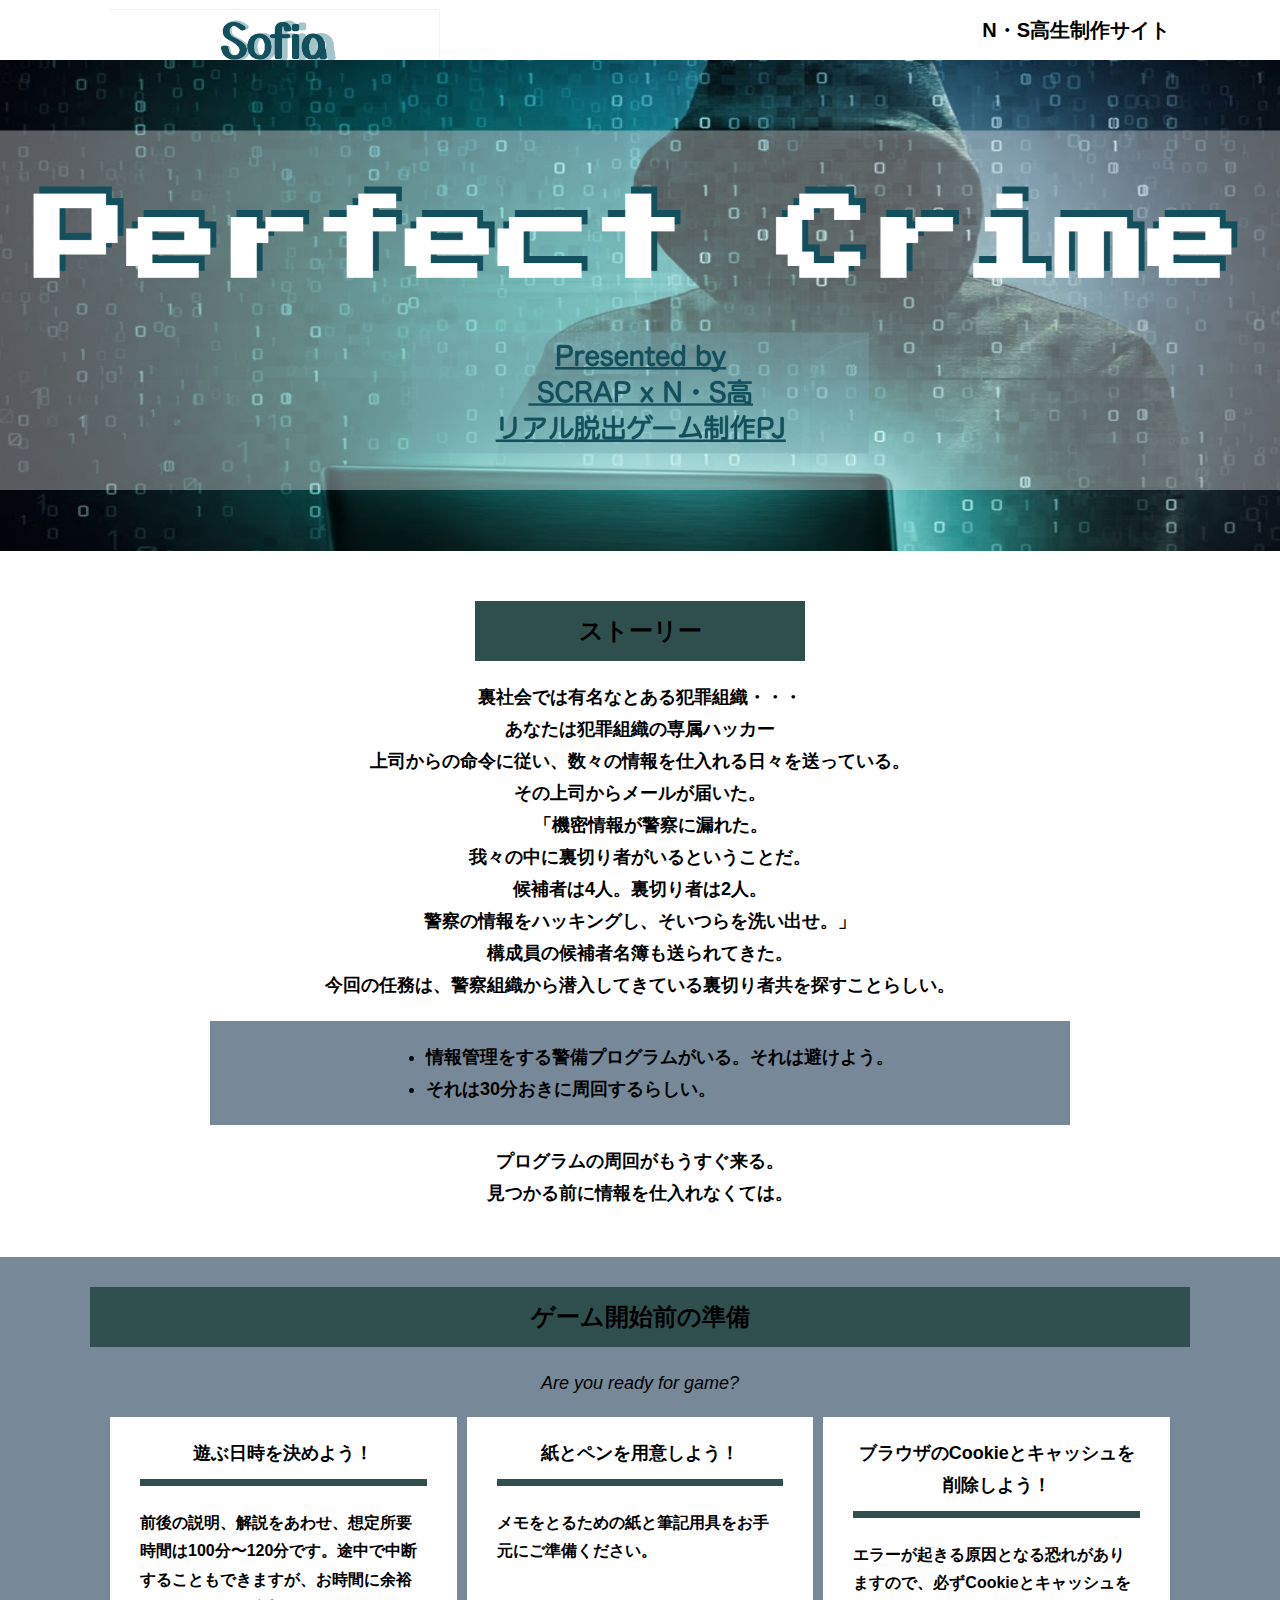
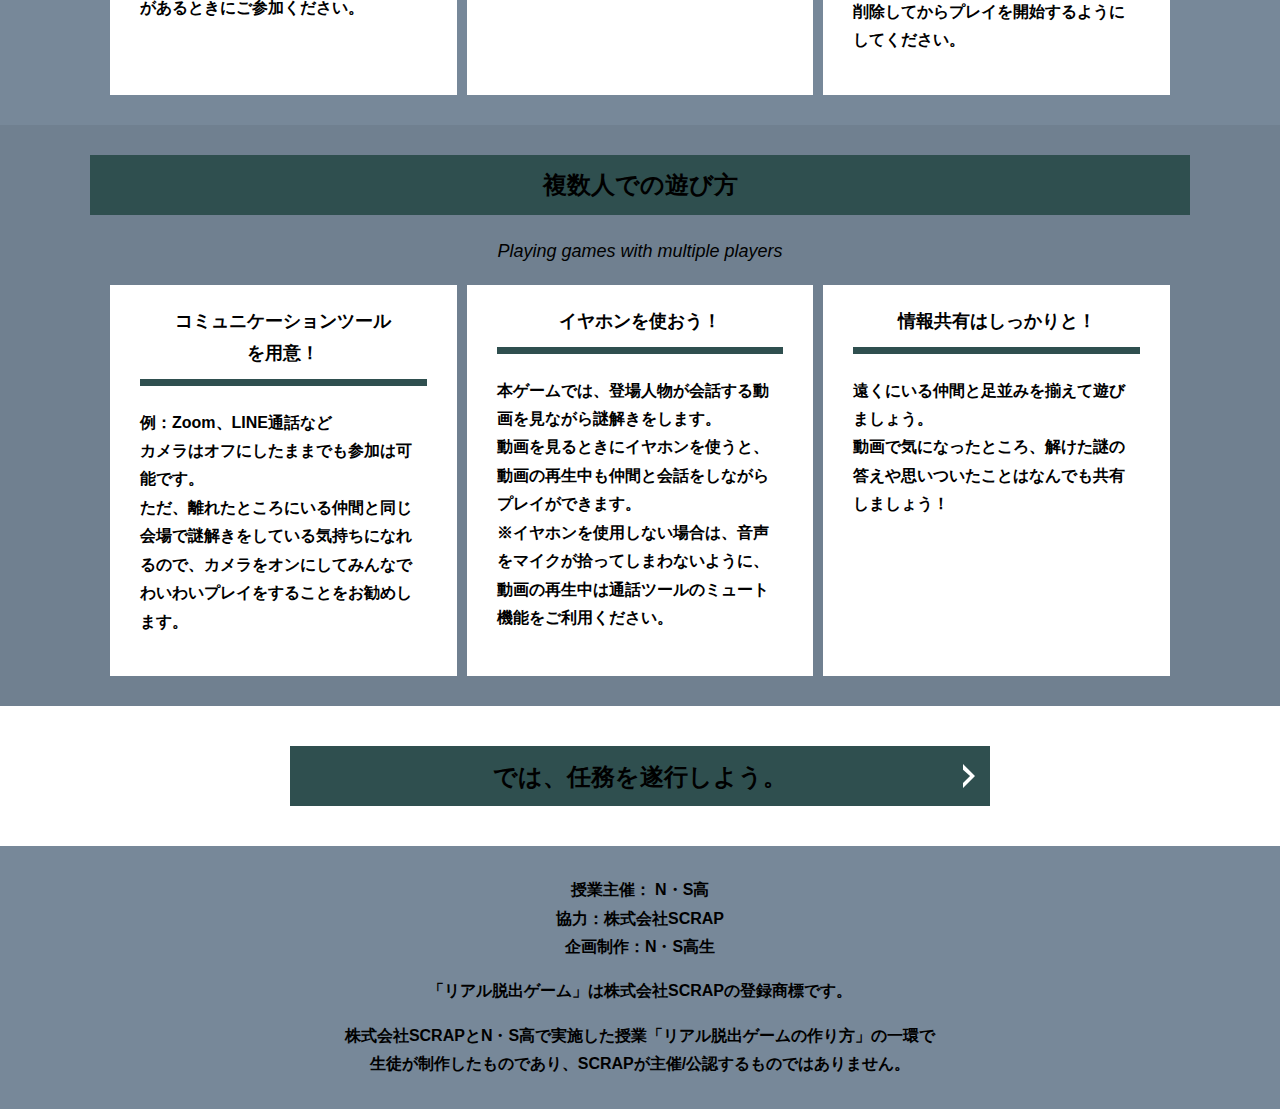
==== commit 673c5107: "Update index.html" ====
--- a/index.html
+++ b/index.html
@@ -35,9 +35,10 @@
             その上司からメールが届いた。<br>
          　 「機密情報が警察に漏れた。<br>
             我々の中に裏切り者がいるということだ。<br>
+            候補者は4人。裏切り者は2人。<br>
             警察の情報をハッキングし、そいつらを洗い出せ。」<br>
             構成員の候補者名簿も送られてきた。<br>
-            今回の任務は、警察組織から潜入している奴らを探すことらしい。</p>
+            今回の任務は、警察組織から潜入してきている裏切り者共を探すことらしい。</p>
           <div class="story__note__outer bg-color--gray">
             <ul class="story__note">
               <li>情報管理をする警備プログラムがいる。それは避けよう。</li>
--- a/assets/css/style.css
+++ b/assets/css/style.css
@@ -78,8 +78,8 @@
   display: block;
   border: none;
   margin: 0 auto;
-  background-color: #006837;
-  color: #fff;
+  background-color: #2f4f4f;
+  color: #000;
   width: 287px;
   height: 55px;
 }
@@ -175,7 +175,7 @@
   content: '';
   width: calc(100% - 60px);
   height: 7px;
-  background-color: #fcee21;
+  background-color: #2f4f4f;
   position: absolute;
   top: -10px;
   left: 30px;
@@ -198,7 +198,7 @@
           transform: rotate(90deg);
   -webkit-transition: all 0.3s;
   transition: all 0.3s;
-  fill: #009245;
+  fill: #708090;
   width: 12px;
   height: 24px;
 }
@@ -239,15 +239,15 @@
 * Color
 *********************/
 .bg-color--keycolor {
-  background-color: #39b54a;
+  background-color: #708090;
 }
 
 .bg-color--subcolor {
-  background-color: #d9e021;
+  background-color: #5f9ea0;
 }
 
 .bg-color--gray {
-  background-color: #e6e6e6;
+  background-color: #778899;
 }
 
 /*********************
@@ -264,7 +264,7 @@
 }
 
 .sub-title__bg {
-  background-color: #fcee21;
+  background-color: #5f9ea0;
   padding-left: 1rem;
   padding-right: 1rem;
 }
@@ -274,7 +274,7 @@
   line-height: 1.75;
   text-align: center;
   padding: 9px 20px;
-  background-color: #d9e021;
+  background-color: #2f4f4f;
   margin: 0 -20px 20px -20px;
 }
 
@@ -284,15 +284,15 @@
 }
 
 .section-title--keycolorlight {
-  background-color: #8cc63f;
+  background-color: #778899;
 }
 
 .section-title--keycolorlight .section-title__stage {
-  color: #fff;
+  color: #000;
 }
 
 .section-title--keycolor {
-  background-color: #39b54a;
+  background-color: #2f4f4f;
 }
 
 .section-title--story {
@@ -307,7 +307,7 @@
   line-height: 1.06667;
   margin: 0;
   padding-bottom: 15px;
-  color: #006837;
+  color: #000;
 }
 
 .section-title--border::after {
@@ -316,7 +316,7 @@
   left: calc(50% - 95px);
   display: block;
   content: '';
-  background-color: #fff;
+  background-color: #b0c4de;
   height: 2.6px;
   width: 190px;
 }
@@ -336,8 +336,8 @@
   display: block;
   text-decoration: none;
   cursor: pointer;
-  background-color: #006837;
-  color: #fff;
+  background-color: #2f4f4f;
+  color: #000;
   font-size: 24px;
   line-height: 1.54167;
   text-align: center;
@@ -453,7 +453,7 @@
 }
 
 .clear-message {
-  background-color: #d9e021;
+  background-color: #5f9ea0;
   padding: 30px 30px 60px;
   position: relative;
 }
@@ -462,7 +462,7 @@
   position: relative;
   display: block;
   text-align: center;
-  color: #006837;
+  color: #000;
   font-size: 30px;
   padding-bottom: 10px;
   margin-bottom: 35px;
@@ -474,7 +474,7 @@
   display: block;
   width: 183px;
   height: 2px;
-  background-color: #fff;
+  background-color: #2f4f4f;
   bottom: 0;
   left: calc(50% - (183px/2));
 }
@@ -509,4 +509,4 @@
 .hidden {
   display: none;
 }
-/*# sourceMappingURL=style.css.map */+/*# sourceMappingURL=style.css.map */
